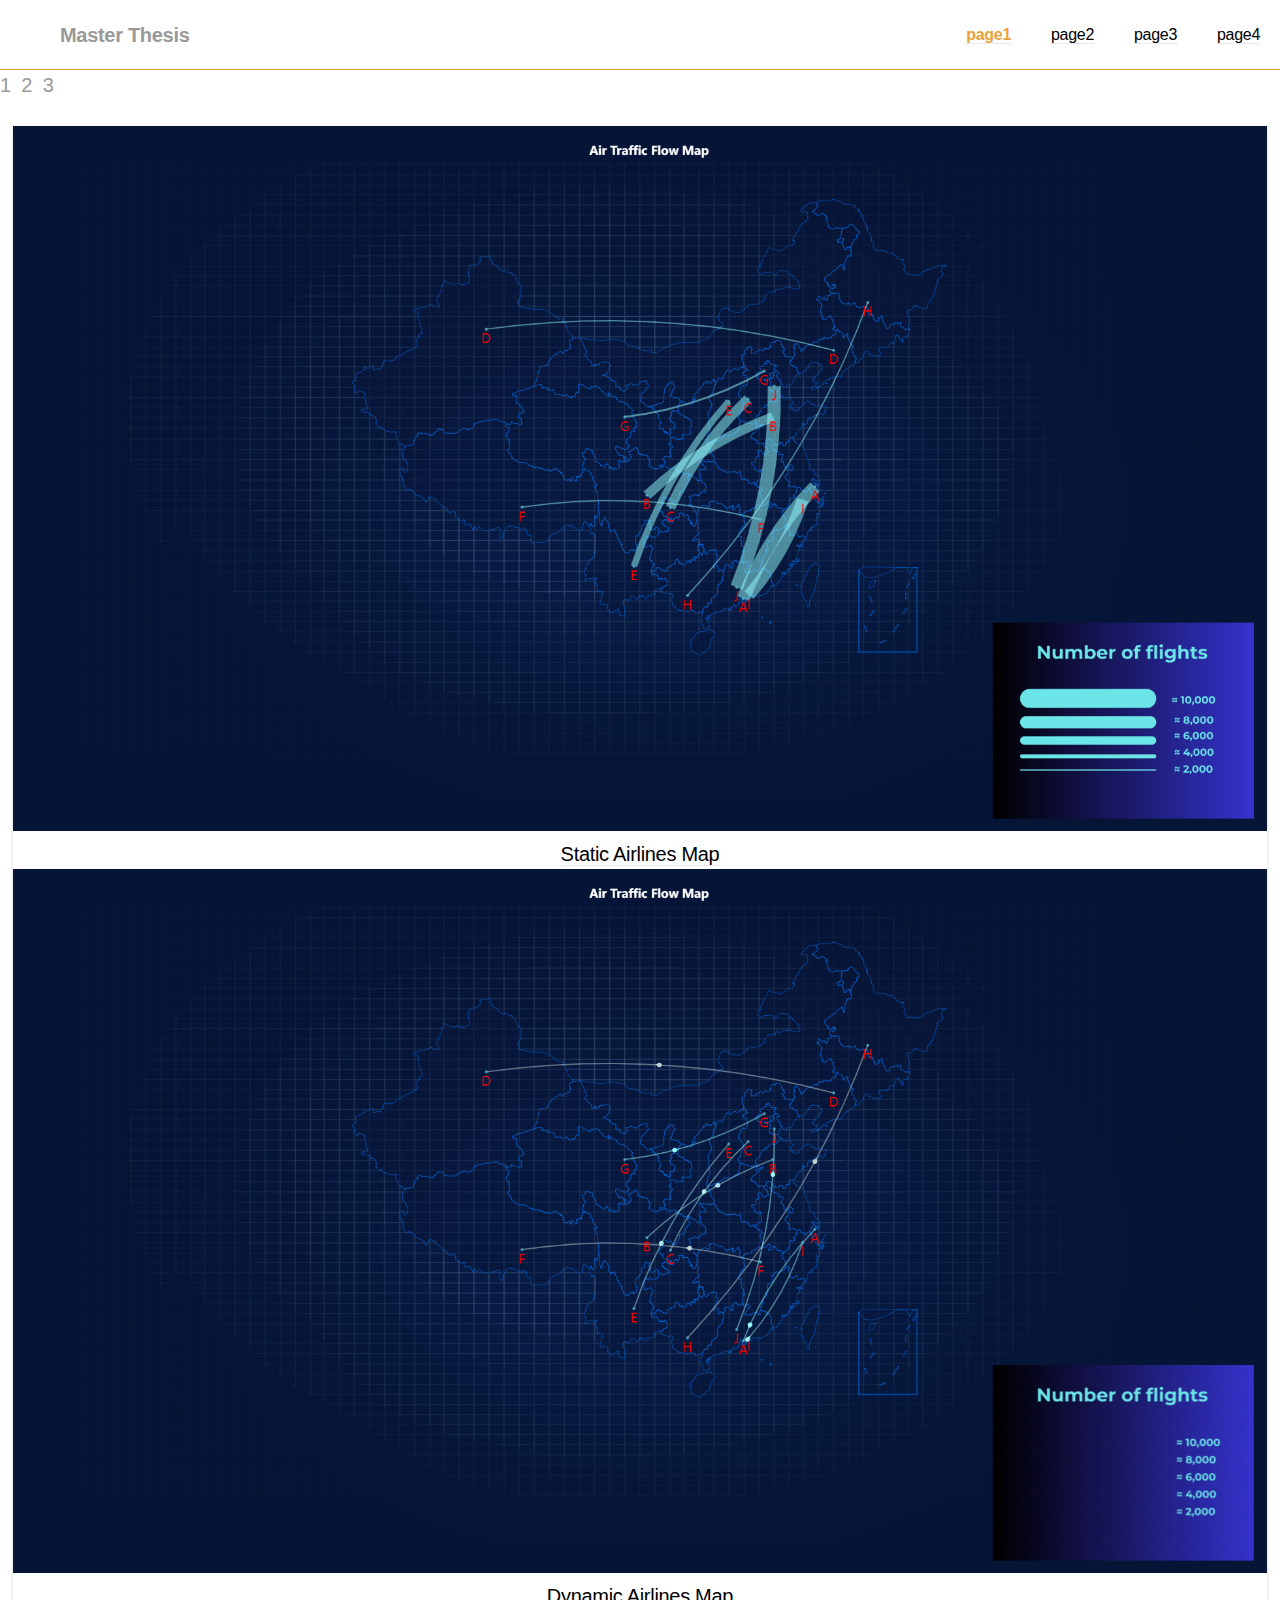
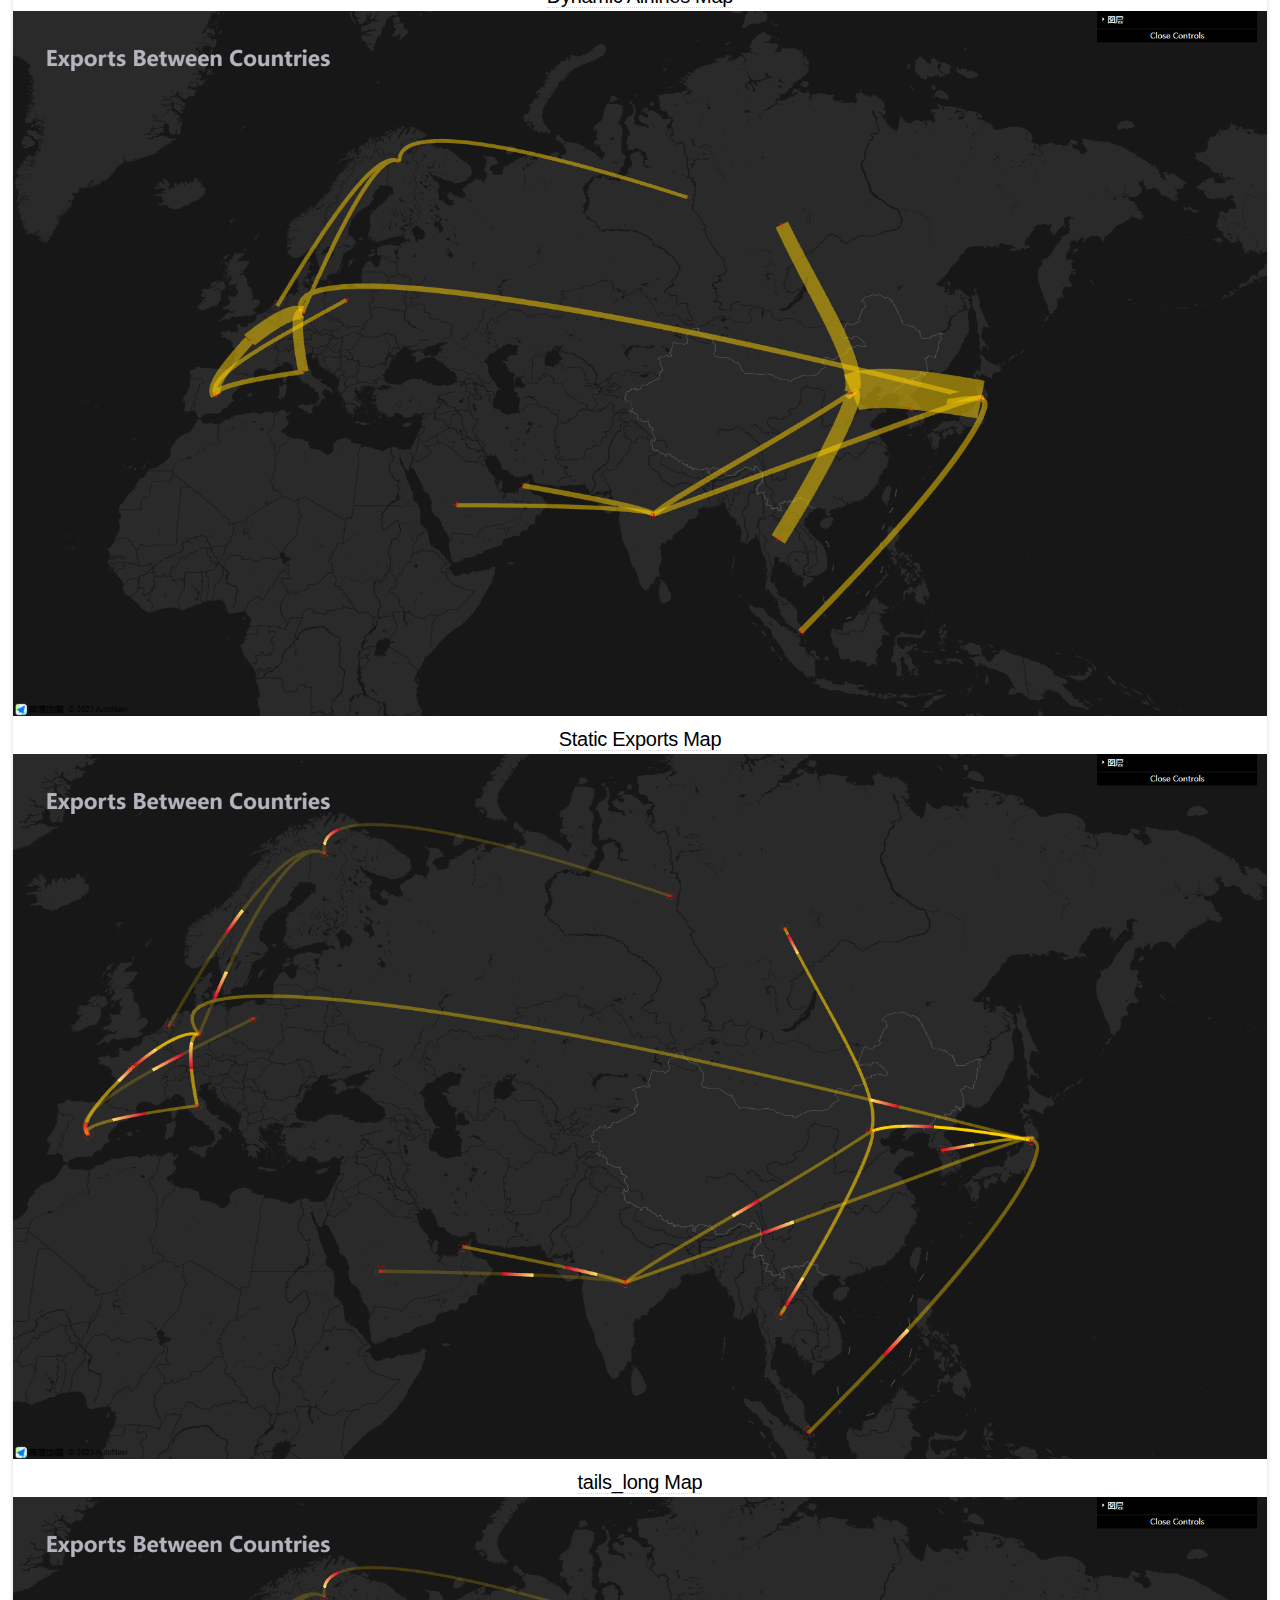
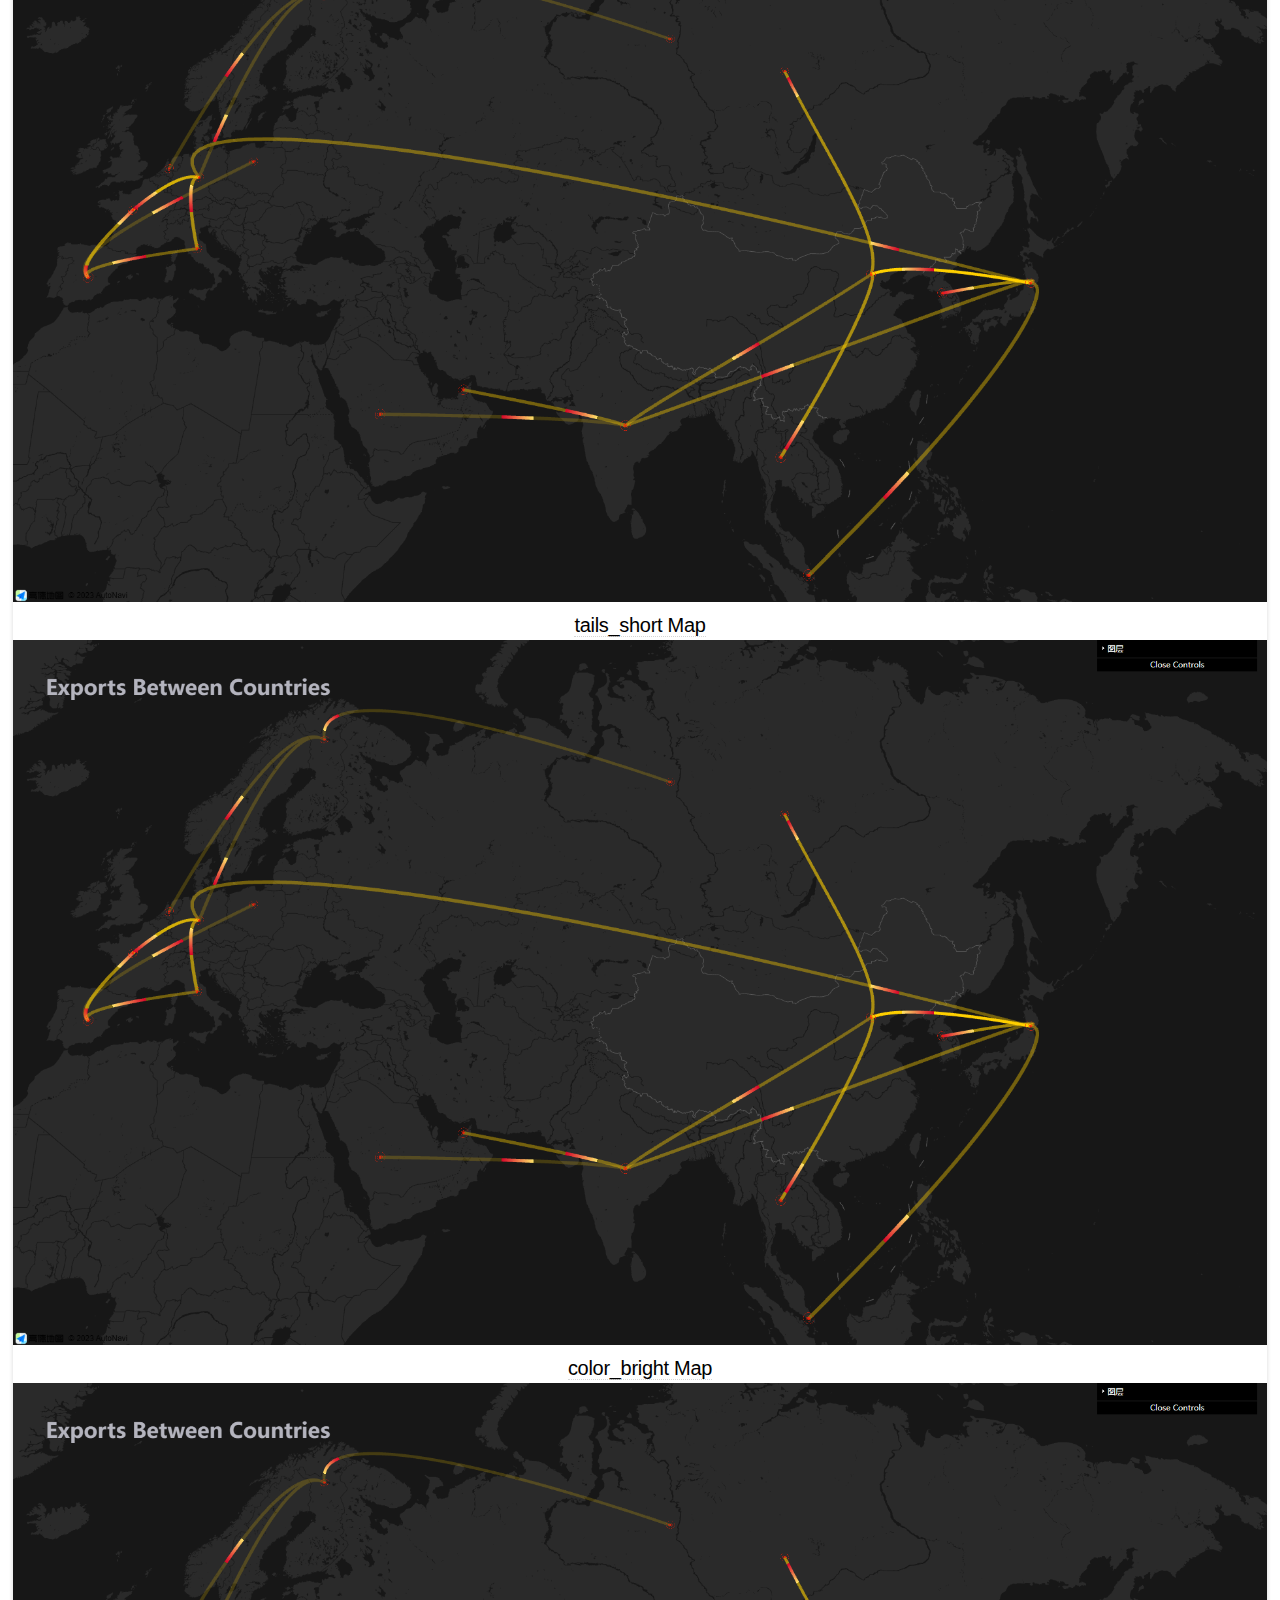
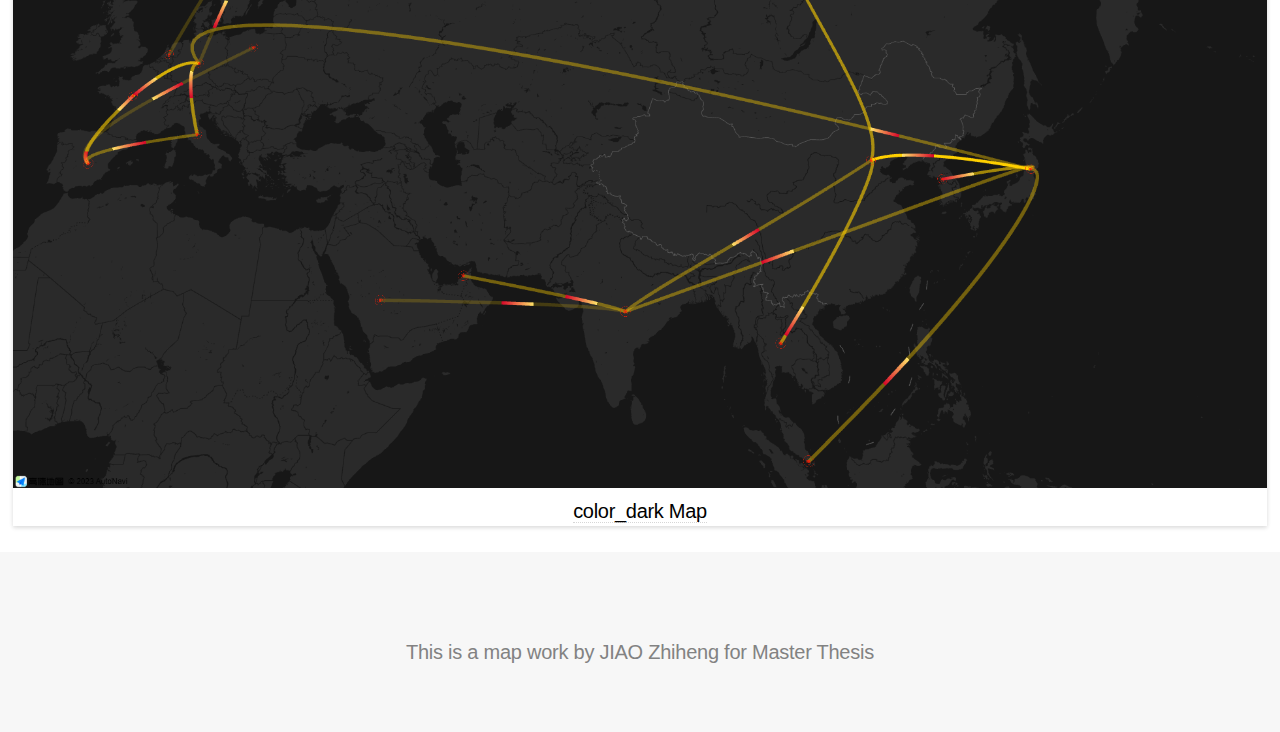
==== index.html @ 6794dd5b "second c" ====
<!DOCTYPE html>
<html lang="en">

	<head>
		<meta charset="UTF-8">
		<meta http-equiv="X-UA-Compatible" content="IE=edge">
		<meta name="viewport" content="width=device-width, initial-scale=1.0">
		<link rel="stylesheet" href="https://unpkg.com/element-ui/lib/theme-chalk/index.css">
		<script type="text/javascript" src="static/js/jquery.min.js"></script>
		<link rel="stylesheet" type="text/css" href="static/css/animate.min.css">
		<link rel="stylesheet" type="text/css" href="static/css/owl.carousel.min.css">
		<link rel="stylesheet" type="text/css" href="./static/css/public.css">
		<link rel="stylesheet" type="text/css" href="bootstrap/css/bootstrap.css">
		<link rel="stylesheet" type="text/css" href="bootstrap/css/bootstrap.min.css">
		<link rel="stylesheet" type="text/css" href="static/css/total.css">
		<link rel="stylesheet" href="static/css/index.css" />
		<link rel="stylesheet" type="text/css" href="static/css/meta.css">
		<!-- 必须先引入vue，  后使用element-ui -->
		<script src="https://cdn.jsdelivr.net/npm/vue@2.5.17/dist/vue.js"></script>
		<!-- 引入element 的组件库-->
		<script src="https://unpkg.com/element-ui/lib/index.js"></script>
		<title>Master Thesis</title>
		<style>
			* {
				margin: 0;
				padding: 0;
			}

			a {
				text-decoration: none;
				color: black;
			}

			.ato {
				color: #e6a23c;
				font-weight: 700;
			}

			html {
				font-size: 20px;
			}

			::-webkit-scrollbar-thumb {
				border-radius: 10px;
				box-shadow: inset 0 0 6px #0000001a;
				-webkit-box-shadow: inset 0 0 6px rgba(0, 0, 0, .1);
				background-color: #c8c8c8;
			}

			::-webkit-scrollbar {
				width: 7px;
				height: 7px;
				background-color: #f5f5f5;
			}

			.a {
				height: 70px;
				margin: auto;
				position: sticky;
				top: 0;
				background-color: #fff;
				padding: 20px;
				border-bottom: solid #e6a23c 1px;
				z-index: 999;
			}

			.title_left {
				margin-left: 2rem;
				color: inherit;
				font-size: 0.8rem;
			}

			.title_right {
				margin-left: 2rem;
				color: inherit;
				font-size: 0.8rem;
				font-size: 20px;
				font-weight: 600;
			}

			.fl {
				float: left;
			}

			.el-carousel {
				width: 60vw;
				margin: 0 auto;
			}

			.el-carousel__container {
				min-height: 500px;
				height: 50vh;
			}

			.el-carousel__button {
				background-color: #e6a23c;
			}

			.b {
				margin: 2% 1%;
				box-shadow: 0 2px 4px rgba(0, 0, 0, .12), 0 0 6px rgba(0, 0, 0, .04);
				text-align: center;
			}
		</style>
	</head>
	<body>
		<div id="app">
			<!-- 导航 开始 -->
			<div class="a">
				<div class="fl  title_right">Master Thesis</div>
				<div style="float: right;">
					<div class="fl title_left"><a href="" class="ato">page1</a></div>
					<div class="fl title_left"><a href="./pageindex.html">page2</a></div>
					<div class="fl title_left"><a href="#">page3</a></div>
					<div class="fl title_left"><a href="#">page4</a></div>
				</div>
			</div>
			<!-- 导航 结束 -->
			<!--轮播图-->
			<el-carousel :interval="3000" arrow="always" style="margin-top: 1rem;">
				<el-carousel-item>
					1
					<img src="" width="100%" />
				</el-carousel-item>
				<el-carousel-item>
					2
					<img src="" width="100%" />
				</el-carousel-item>
				<el-carousel-item>
					3
					<img src="" width="100%" />
				</el-carousel-item>
			</el-carousel>
			<!-- 页面跳转模块 -->
			<div class="b">
				<el-row type="flex" class="row-bg" justify="space-around">
					<el-col :span="5">
						<a href="./FMap/staticindex.html" target="_blank">
							<div class="grid-content bg-purple">
								<img src="images/1.png" width="100%" />
							</div>
							<span>Static Airlines Map</span>
						</a>
					</el-col>
					<el-col :span="5">
						<a  href="./FMap/index.html" target="_blank">
							<div class="grid-content bg-purple-light">
								<img src="images/2.png" width="100%" />
							</div>
							<span>Dynamic Airlines Map</span>
						</a>
					</el-col>
					<el-col :span="5">
						<a href="./TMap/staticIndex.html" target="_blank">
							<div class="grid-content bg-purple">
								<img src="images/3.png" width="100%" />
							</div>
							<span>Static Exports Map</span>
						</a>
					</el-col>
					<el-col :span="5">
						<a  href="./TMap/tails_long.html" target="_blank">
							<div class="grid-content bg-purple">
								<img src="images/4.png" width="100%" />
							</div>
							<span>tails_long Map</span>
						</a>
					</el-col>

					<el-col :span="5">
						<a  href="./TMap/tails_short.html" target="_blank">
							<div class="grid-content bg-purple">
								<img src="images/4.png" width="100%" />
							</div>
							<span>tails_short Map</span>
						</a>
					</el-col>
					<el-col :span="5">
						<a  href="./dynamic_tails.html" target="_blank">
							<div class="grid-content bg-purple">
								<img src="images/4.png" width="100%" />
							</div>
							<span>color_bright Map</span>
						</a>
					</el-col>
					<el-col :span="5">
						<a  href="./dynamic_colorvalue.html" target="_blank">
							<div class="grid-content bg-purple">
								<img src="images/4.png" width="100%" />
							</div>
							<span>color_dark Map</span>
						</a>
					</el-col>

				</el-row>
			</div>
			
		<!-- Footer -->
		<footer id="footer">
			<h1> This is a map work by JIAO Zhiheng for Master Thesis</h1> 
		</footer>

	</body>
	<!-- import Vue before Element -->
	<script src="https://unpkg.com/vue@2/dist/vue.js"></script>
	<!-- import JavaScript -->
	<script src="https://unpkg.com/element-ui/lib/index.js"></script>
	<script>
		new Vue({
			el: '#app',
			data: function() {
				return {
				}
			},
			methods: {
			}
		})
	</script>
</html>
---- static/css/public.css ----
*{margin:0;padding:0;-webkit-tap-highlight-color: transparent;}
body{
    font-family:'microsoft yahei';
}
a{
    text-decoration: none;
    color:#333;
    -webkit-tap-highlight-color: rgba(255, 255, 255, 0);
    -webkit-user-select: none;
    -moz-user-focus: none;
    -moz-user-select: none;
}
.l{float:left;}
.r{float:right;}
.textcenter{text-align:center;}
li{list-style-type:none;}
em{font-style:normal}
.block{display:block;}
.none{display:none;}
.border3{border-radius:3px;}
.border5{border-radius:3px;}
.mrw10{margin-right:10px;}
.miw10{margin-left:10px;}
.mrw15{margin-right:15px;}
.miw15{margin-left:15px;}
.mrw20{margin-right:20px;}
.mlw20{margin-left:20px;}
---- static/css/total.css ----
html, body, div, span, applet, object, iframe, h1, h2, h3, h4, h5, h6, p, blockquote, pre, a, abbr, acronym, address, big, cite, code, del, dfn, em, font, img, ins, kbd, q, s, samp, small, strike, strong, sub, sup, tt, var, b, u, i, center, dl, dt, dd, ol, ul, li, fieldset, form, label, legend, table, caption, tbody, tfoot, thead, tr, th, td {
    margin: 0;
    padding: 0;
    border: 0;
    outline: 0;
    font-size: 100%;
    vertical-align: baseline;
    background: transparent;
}

body {
	font-family: 微软雅黑, "Open Sans", sans-serif;
	font-size: 14px;
}

input,
select,
textarea {
	font-family: 微软雅黑, "Open Sans", sans-serif;
	font-size: 1em;
}

.wrap {
	width: 96%;
	margin: 0 auto;
	max-width: 1200px;
	position: relative;
	display: flex;
	justify-content: space-between;
	height: 100%;
	align-items: center;
}

img,
a {
	border: 0;
}

ul,
li {
	list-style: none;
}



* {
	margin: 0;
	padding: 0;
}

.flt {
	float: left;
}

.frt {
	float: right;
	width: 70%;
}

.clear {
	clear: both;
}

.clear:after,
.clear:before {
	content: '';
	clear: both;
	display: table;
}

img {
	max-width: 100%;
}

.img {
	overflow: hidden;
	position: relative;
}

.img:before {
	transition: all 0.5s;
	-webkit-transition: all 0.5s;
	-moz-transition: all 0.5s;
	-ms-transition: all 0.5s;
	-o-transition: all 0.5s;
	content: '';
	display: block;
	position: absolute;
	top: 0;
	left: 0;
	right: 0;
	bottom: 0;
	border: 1px solid rgba(255, 255, 255, 0);
	z-index: 100;
}

/*.img:hover:before { top: 10px; left: 10px; right: 10px; bottom: 10px; border: 1px solid rgba(255,255,255,0.5); }*/
.img:hover {
	background: #000
}

.img:hover img {
	opacity: .5;
	transform: scale(1.1) rotate(3deg);
	-o-transform: scale(1.1) rotate(3deg);
	-webkit-transform: scale(1.1) rotate(3deg);
	-moz-transform: scale(1.1) rotate(3deg);
	-ms-transform: scale(1.1) rotate(3deg);
}

.pos_cell {
	top: 50%;
	transform: translateY(-50%);
	-o-transform: translateY(-50%);
	-webkit-transform: translateY(-50%);
	-moz-transform: translateY(-50%);
	-ms-transform: translateY(-50%);
}

*,
*:after,
*:before {
	transition: all 0.5s;
	-webkit-transition: all 0.5s;
	-moz-transition: all 0.5s;
	-ms-transition: all 0.5s;
	-o-transition: all 0.5s;
}

.modal,
.fp_modal {
	position: fixed;
	top: 0;
	left: 0;
	width: 100%;
	height: 100%;
	z-index: 1000;
}

.fp_modal {
	display: table;
}

.modal {
	transition: all 0s;
	-o-transition: all 0s;
	-webkit-transition: all 0s;
	-moz-transition: all 0s;
	-ms-transition: all 0s;
	background: rgba(0, 0, 0, 0.7);
}

.fp_modal .cell {
	display: table-cell;
	vertical-align: middle;
}

.modal_cont {
	max-width: 990px;
	margin: 0 auto;
	width: 90%;
	background: #fff;
	position: relative;
}

.modal_cont .close {
	position: absolute;
	top: 10px;
	right: 10px;
	width: 32px;
	height: 32px;
	background: url(../image/close.png) no-repeat center center #ccc;
	border-radius: 100%;
	cursor: pointer;
}

.modal_cont .box {
	padding: 45px;
}

/*----------header----------*/
.header_top{
	display: flex;
	justify-content: flex-end;
	height: 30px;
	align-items: center;
}

.header_top .href{
	color: rgba(102, 102, 102, 1);
	font-size: 12px;
	letter-spacing: 0.7333333492279053px;
	font-family: FZLTHJW--GB1-0;
	text-align: left;
	white-space: nowrap;
	line-height: 14px;
	margin-right: 15px;
}

.header_top .left{
	border-right: 1px solid rgba(102, 102, 102, 1);
	padding-right: 15px;
}

.header_top .box{
	display: flex;
	align-items: center;
	border: 1px solid rgba(207, 203, 203, 1);
	padding: 0 5px;
}

.header_top .box .div_input{
	color: rgba(153, 153, 153, 1);
	font-size: 10px;
	letter-spacing: 0.6111111044883728px;
	font-family: FZLTHJW--GB1-0;
	white-space: nowrap;
	line-height: 12px;
}

.header {
	/* background: linear-gradient(180deg, #020202 0%, rgba(211,198,198,0.55) 100%); */
	/* opacity: 0.68; */
	height: 106px;
	width: 100%;
	z-index: 1000;
	position: absolute;
}

.swiperimg{
	position: absolute;
	left: 0;
	top: 0;
	right: 0;
	/* z-index: 1; */
	width: 100%;
}

.logo img {
	vertical-align: middle;
	width: 367px;
}

.menu ul {
	display: flex;
	flex-wrap: wrap;
	justify-content: flex-end;
}

.menu li {
	float: left;
	width: 15%;
	text-align: center;
	margin: 6px 0;
}

.menu li a {
	color: #fff;
	font-size: 16px;
}

.menu li.on a,
.menu li a:hover {
	color: #00afeb;
}

.banner {
	position: relative;
	padding-right: 0px !important;
	padding-left: 0px !important;
}

.banner_cur {
	left: 10%;
	right: 10%;
	position: absolute;
	top: 50%;
	margin-top: -20px;
	z-index: 100;
}

.banner_cur span {
	cursor: pointer;
	display: block;
	width: 46px;
	height: 46px;
	border-radius: 100%;
	border: 1px solid #fff;
	background-image: url(../image/cur1.png);
	background-repeat: no-repeat;
	background-position: center center;
}

.banner_cur span:hover {
	border-color: #fb3546;
	background-color: rgba(0, 0, 0, 0.2);
}

.banner_cur span.next {
	background-image: url(../image/cur2.png);
}

.banner .item {
	position: relative;
	font-family: Arial;
}

.banner .text {
	left: 0;
	width: 100%;
	z-index: 100;
	text-align: center;
	color: #fff;
	position: absolute;
	top: 50%;
	transform: translateY(-50%);
	-o-transform: translateY(-50%);
	-webkit-transform: translateY(-50%);
	-moz-transform: translateY(-50%);
	-ms-transform: translateY(-50%);
}

.banner .text h2 {
	font-size: 46px;
	font-weight: normal;
}

.banner .text p {
	font-size: 24px;
	margin: 2em 0;
}

.banner_search {
	max-width: 800px;
	margin: 0 auto;
	padding: 8px;
	background: rgba(0, 0, 0, 0.15);
	border-radius: 3px;
	width: 90%;
	line-height: 48px;
}

.banner_search .box {
	background: #fff;
	border-radius: 2px;
	position: relative;
	padding-right: 147px;
}

.banner_search .btn {
	position: absolute;
	top: 0;
	right: 0;
	width: 147px;
	padding:0px!important;
	border:0px !important;
	text-align: center;
}

.banner_search .btn a {
	line-height: 48px;
	width: 100%;
	display: block;
	color: #fff;
	background: #be9a78;
	font-size: 16px;
}

.btn a:hover {
	background: #956d47;
}

.banner_search .btn span {
	display: inline-block;
	padding-right: 32px;
	background: url(../image/icon1.png) no-repeat right center;
}

.banner_search .span_tit {
	display: block;
	float: left;
	width: 72px;
	text-align: center;
	border-right: 1px solid #d5d5d5;
	font-size: 15px;
	font-weight: bold;
	color: #000;
}

.banner_search .div_input {
	padding-left: 20px;
	overflow: hidden;
}

.div_input input {
	width: 100%;
	border: 0;
	background: none;
	text-align: left;
}

.owl-theme .owl-dots{
	height: 90px;
}

.owl-theme .owl-dots .owl-dot span {
	width: 14px;
	height: 14px;
	/*background: url(../image/dots.png) no-repeat center center;*/
	border-radius: 100%;
	background: none;
	margin-bottom: 15px;
	position: relative;
	border: 2px solid transparent;
}

.owl-theme .owl-dots .owl-dot span:after {
	content: '';
	display: block;
	width: 4px;
	height: 4px;
	border-radius: 100%;
	background: #fff;
	content: '';
	position: absolute;
	top: 50%;
	margin-top: -2px;
	left: 50%;
	margin-left: -2px;
}

.owl-theme .owl-dots .owl-dot.active span,
.owl-theme .owl-dots .owl-dot:hover span {
	border-color: #fff;
	background: none;
}

.details .owl-theme .owl-dots .owl-dot span:after {
	background: #be9a78
}

.details .owl-theme .owl-dots .owl-dot.active span,
.details .owl-theme .owl-dots .owl-dot:hover span {
	border-color: #be9a78;
}

.page1_text .img1 {
	text-align: right;
	width: 50%;
	float: right;
}

.page1_text .text {
	line-height: 30px;
	color: #878787;
	text-align: center;
	overflow: hidden;
}

.page1_text .text {
	padding: 80px 0;
}

.page_tit2 h3 {
	font-size: 48px;
	font-family: 'Times New Roman';
	font-weight: normal;
	color: #000;
	line-height: 58px;
}

.page_tit2 h2 {
	font-size: 40px;
	font-weight: normal;
	color: #000;
	line-height: 58px;
	margin-bottom: 30px;
}

.page1_text .text p {
	height: 120px;
	overflow: hidden;
	max-width: 425px;
	margin: 0 auto;
	margin-bottom: 30px;
}

.btn a {
	color: #fff;
	display: block;
	line-height: 44px;
	width: 140px;
	text-align: center;
	background: #be9a78;
	margin: 0 auto;
}

.xtlist{
	margin-top: -30px;
}

.xtlist .page1_text{
	display: flex;
	justify-content: space-between;
}

.xtlist .xtevery{
	height: 70px;
	background: #FFFFFF;
	box-shadow: 0px 2px 8px 0px rgba(36,36,36,0.38);
	border-radius: 4px;
	width: 13.5%;
	display: flex;
	align-items: center;
}

.xtlist .xtevery img{
	width: 40px;
	height: 40px;
	margin: 0 16px;
}

.xtlist .xtevery div{
	font-size: 16px;
	font-family: FZLTHJW--GB1-0, FZLTHJW--GB1;
	font-weight: normal;
	color: #000000;
}

.jwtz .title, .xwzx .title{
	text-align: center;
	font-size: 32px;
	overflow-wrap: break-word;
	color: #000;
	letter-spacing: 1.9555555582046509px;
	font-family: PingFangSC-Semibold;
}

.jwtz .title .name, .xwzx .title .name{
	color: #999;
	font-size: 28px;
}

.jwtz .more,.xwzx .more{
	width: 114px;
	height: 38px;
	background: #144D9F;
	border-radius: 19px;
	margin: 50px auto 0;
	text-align: center;
	line-height: 38px;
	color: #fff;
}

.jwtz .jwtzlist{
	margin-top: 30px;
	display: flex;
	flex-wrap: wrap;
	justify-content: space-between;
}

.jwtz .jwtzlist .jwtzevery{
	background-color: rgba(238, 237, 237, 1);
	width: 33%;
	height: 125px;
	display: flex;
	align-items: center;
	margin: 3px 0;
}

.jwtz .jwtzlist .jwtzevery .left{
	width: 70px;
	margin: 0 30px;
}
.jwtz .jwtzlist .jwtzevery .left .left_1{
	background: #144D9F;
	border: 1px solid #E1E1E1;
	font-size: 14px;
	letter-spacing: 0.855555534362793px;
	font-family: FZLTHJW--GB1-0;
	text-align: left;
	color: #fff;
	white-space: nowrap;
	text-align: center;
}

.jwtz .jwtzlist .jwtzevery .left .left_2{
	color: #000;
	font-size: 26px;
	letter-spacing: 1.5888888835906982px;
	font-family: FZLTHJW--GB1-0;
	background: #fff;
	white-space: nowrap;
	line-height: 26px;
	text-align: center;
}

.jwtz .jwtzlist .jwtzevery .left .left_3{
	background: #6972A4;
	opacity: 0.6;
	color: #fff;
	font-size: 14px;
	letter-spacing: 0.855555534362793px;
	font-family: FZLTHJW--GB1-0;
	text-align: left;
	white-space: nowrap;
	text-align: center;
}

.jwtz .jwtzlist .jwtzevery .right{
	width: 60%;
	margin-right: 16px;
	word-break: break-all;
	text-overflow: ellipsis;
	display: -webkit-box;
	-webkit-box-orient: vertical;
	-webkit-line-clamp: 2; /* 这里是超出几行省略 */
	overflow: hidden;
	color: rgba(0, 0, 0, 1);
	font-size: 16px;
	letter-spacing: 0.9777777791023254px;
	font-family: FZLTHJW--GB1-0;
}

.xwzx .middle{
	width: 100%;
	padding: 16px;
	background: #fff;
	margin-top: 30px;
	overflow: auto;
}

.xwzx .middle .banner,.xwzx .middle .banner img{
	width: 410px;
	height: 307px;
}

.xwzx .middle .banner .owl-dots{
	height: 50px;
}

.xwzx .middle .title{
	display: flex;
	align-items: center;
}

.xwzx .bttitle{
	width: 100%;
	word-break: break-all;
	text-overflow: ellipsis;
	display: -webkit-box;
	-webkit-box-orient: vertical;
	-webkit-line-clamp: 3; /* 这里是超出几行省略 */
	overflow: hidden;
	color: rgba(0, 0, 0, 1);
	letter-spacing: 0.9777777791023254px;
	text-align: left;
	line-height: 26px;
	text-align: left;
	margin: 10px 0 0 10px;
	font-family: PingFangSC-Regular, Microsoft YaHei;
	font-size: 16px;
	color: #333333;
	line-height: 1.4;
}

.xwzx a{
	text-decoration:none;
}

.xwzx .bttitle:hover{
	color: #144D9F;
}

.xwzx .middle .title img{
	width: 9px;
	height: 6px;
	margin-top: 10px;
}

.xwzx .last_ .every{
	display: flex;
	justify-content: space-between;
	align-items: flex-start;
	/* border-bottom: 1px dashed #C1BCBC; */
	padding: 0 10px 20px;
	min-height: 90px;
}

.xwzx .last_ .every:nth-child(odd){
	/* border-right: 1px dashed #C1BCBC; */
}

.xwzx .last_ .every:hover .left{
	background: url('../image/shouye/bor2.png') no-repeat;
	background-size: 100% 100%;
}

.xwzx .last_ .every:hover .bttitle{
	color: #144D9F;
}

.xwzx .last_ .left{
	width: 20%;
	display: flex;
	flex-direction: column;
	align-items: center;
	background: url('../image/shouye/bor1.png') no-repeat;
	background-size: 100% 100%;
	width: 65px;
	height: 65px;
	justify-content: center;
}

.xwzx .last_ .left .left_1{
	font-family: PingFangSC-Semibold, Microsoft YaHei;
	font-size: 24px;
	color: #333333;
	letter-spacing: 0;
}

.xwzx .last_ .left .left_2{
	font-family: PingFangSC-Regular, Microsoft YaHei;
	font-size: 10px;
	color: #333333;
	letter-spacing: 0;
}

.xwzx .last_ .bttitle{
	width: 75%;
	margin: 0;
}

.bottom .every{
	position: relative;
	padding: 5px;
}

.bottom .every img{
	width: 100%;
	height: 100%;
	border-radius: 6px;
}

.bottom .every .name{
	position: absolute;
	top: 50%;
	left: 50%;
	transform: translate(-50%,-50%);
	color: rgba(255, 255, 255, 1);
	font-size: 26px;
	letter-spacing: 1.5888888835906982px;
	font-family: FZLTCHJW--GB1-0;
	text-align: left;
	white-space: nowrap;
	line-height: 31px;
}

.page {
	overflow: hidden;
	padding: 60px 0;
}

.page:after {
	content: '';
	display: block;
	clear: both;
}

.page.on {
	background: #f9f9f9;
}

.page_tit {
	margin-bottom: 40px;
	text-align: center;
}

.page_tit h3 {
	font-size: 30px;
	margin-bottom: 20px;
	font-weight: normal;
}

.page_tit h2 {
	font-size: 28px;
}

.page_tit p {
	color: #999;
}

.page_tit p span:before,
.page_tit p span:after {
	display: inline-block;
	width: 30px;
	height: 1px;
	background: #999;
	vertical-align: middle;
	content: '';
	margin: 0 2px;
	margin-bottom: 2px;
}

.page_tag ul li {
	margin-left: -4px;
	display: inline-block;
}

.page_tag {
	text-align: center;
}

.page_tag a {
	display: block;
	line-height: 30px;
	padding: 0 23px;
	color: #7e7e7e;
	position: relative;
}

.page_tag .on a,
.page_tag a:hover {
	background: #be9a78;
	color: #fff;
}

.page_tag .on a:before,
.page_tag a:hover:before {
	color: #be9a78
}

.page_tag a:before {
	content: '|';
	display: block;
	position: absolute;
	left: -2px;
}

.page_tag li:first-child a:before {
	display: none;
}

.pro_list ul:after {
	content: '';
	display: block;
	clear: both;
}

.pro_list li {
	width: 33.333%;
	float: left;
	text-align: center;
}

.pro_list h3 {
	font-size: 16px;
	color: #000;
	font-weight: normal;
}

.pro_list p {
	padding: 10px 0 15px;
	color: #be9a78;
	background: no-repeat bottom center;
}

.pro_list a:hover p {
	background: url(../image/icon2.png) no-repeat bottom center;
}

.pro_list ul {
	margin-top: 20px;
	display: none;
}

.pro_list ul.on {
	display: block;
}

.pro_list ul.on li {
	animation-name: zoomIn;
	animation-duration: 1s;
	animation-fill-mode: both;
}

.about_list2 {
	max-width: 1100px;
	margin: 0 auto;
	border-top: 1px solid #e8e8e8;
	margin-top: 30px;
	padding-top: 30px;
}

.about_list2 ul li {
	width: 31.333%;
	margin: 0 1%;
	float: left;
}

.about_list2 ul {
	margin: 0 -1%;
}

.about_list2 .img {
	position: relative;
}

.about_list2 img {
	display: block;
}

.about_list2 .img p {
	position: absolute;
	bottom: 20px;
	left: 20px;
	right: 20px;
	line-height: 42px;
	background: #fff;
	text-align: center;
	height: 42px;
}

.about_list2 .img p span {
	display: block;
	height: 20px;
	border-bottom: 1px solid #000;
	margin: 0 14px;
}

.about_list2 .img p label {
	display: inline-block;
	padding: 0 10px;
	background: #fff;
}

.about_list2 .text {
	line-height: 28px;
	color: #333;
	margin-top: 10px;
}

.his_list {
	padding-top: 20px;
	position: relative;
}

.his_list .line {
	position: absolute;
	top: 0;
	bottom: 0;
	left: 0;
	right: 0;
	margin: 0 auto;
	width: 1px;
	background: #d3d3d3
}

.his_list ul li {
	text-align: right;
	margin: 20px 0;
	/* width: 50%; */
	padding-right: 50%;
	clear: both;
	position: relative;
}

.his_list ul li i {
	position: absolute;
	left: 50%;
	margin-left: -5px;
	top: 10px;
	width: 9px;
	height: 9px;
	border-radius: 100%;
	background: #d3d3d3
}

.his_list ul li i:after {
	content: '';
	display: block;
	position: absolute;
	left: 50%;
	margin-left: -80px;
	width: 60px;
	height: 1px;
	background: #d3d3d3;
	top: 4px;
}

.his_list ul li:nth-child(2n) i:after {
	margin-left: 20px;
}

.his_list ul li:nth-child(2n) {
	padding-right: 0;
	padding-left: 50%;
	text-align: left;
}

.his_list ul li .text {
	padding: 0 100px;
	line-height: 28px;
	color: #262626;
}

.his_list ul li .text h3 {
	font-size: 20px;
	color: #a2774f;
	font-weight: normal;
	margin-bottom: 10px;
}

.ry_list {
	/* max-width: 1920px; */
	margin: 0 auto;
}

.ry_list li {
	width: 30.3%;
	float: left;
	margin: 10px 1.5%;
	text-align: center;
	line-height: 40px;
}

.ry_list li .img {
	border: 10px solid #efefef;
	max-width: 270px;
	margin: 0 auto;
}

.ry_list li:nth-child(3n+1) {
	clear: both;
}

.ry_list li .img img {
	display: block;
}

.td_list {
	/* max-width: 1100px; */
	margin: 0 auto;
}

.td_list li {
	width: 25%;
	float: left;
}

.td_list li:hover .tit p span {
	width: 100%;
}

.td_list li .box {
	margin: 17px;
}

.td_list li .img {
	position: relative;
}

.td_list li .img img {
	display: block;
	width: 100%;
}

.td_list li .tit p {
	line-height: 56px;
	background: #1c1c1c;
	padding: 0 16px;
	font-size: 16px;
	color: #c09874;
	position: relative;
}

.td_list li .tit p span {
	position: absolute;
	display: block;
	width: 48px;
	height: 4px;
	background: #be9a78;
	bottom: 0;
	right: 0;
}

.td_list li:nth-child(4n+1) {
	clear: both;
}

.td_list li .text {
	margin-top: 15px;
	line-height: 26px;
	color: #6c6c6c
}

.td_list li .text h3 {
	font-size: 20px;
	margin-bottom: 10px;
	color: #000
}

.zp_p_list {
	max-width: 1120px;
	margin: 0 auto;
	line-height: 28px;
	color: #4c4c4c
}

.zp_p_list a {
	color: #be9a78
}

.bold {
	font-weight: bold;
}

.zp_p_list .list {
	border-bottom: 1px solid #ebefef;
	margin-bottom: 15px;
	padding-bottom: 15px;
}

.zp_p_list .list:last-child {
	border-bottom: 0
}

.zp_p_list .list h3 {
	font-size: 20px;
	font-weight: normal;
	color: #000;
	margin-bottom: 5px;
	line-height: 40px;
}

.zp_p_list .text>ul>li {
	list-style: decimal;
	margin-left: 20px;
}

.zp_list .text>ul {
	max-width: 514px;
}

.zp_p_list .title {
	cursor: pointer;
	margin: 10px 0;
	line-height: 54px;
	border: 1px solid #e3e9ec;
	background: url(../image/icon12.png) no-repeat 98% center #f9f9f9;
	padding: 0 20px;
}

.zp_p_list .title span {
	display: inline-block;
	width: 23%;
	color: #000
}

.zp_p_list .title span.span1 {
	font-size: 22px;
}

.zp_p_list .box {
	display: none;
	transition: all 0s;
	-o-transition: all 0s;
	-webkit-transition: all 0s;
	-moz-transition: all 0s;
	-ms-transition: all 0s;
}

.zp_p_list .on .title,
.zp_p_list li:hover .title {
	background: url(../image/icon12-1.png) no-repeat 98% center #be9a78;
	border-color: #be9a78;
}

.zp_p_list .on .title span,
.zp_p_list li:hover .title span {
	color: #fff;
}

@keyframes zoomIn {
	from {
		opacity: 0;
		transform: scale3d(.3, .3, .3);
	}

	50% {
		opacity: 1;
	}
}

.pro_list li:nth-child(3n+1) {
	clear: both;
}

.pro_list li a {
	display: block;
	margin: 12px;
	background: #fff;
	padding: 23px;
	box-shadow: 0 0 20px rgba(0, 0, 0, 0.05)
}

.pro_list li a:hover {
	box-shadow: 0 1px 50px rgba(0, 0, 0, 0.1)
}

.pro_list li a:hover .img {
	background: #fff;
}

.page_pro {
	padding: 0;
	background: #1c1c1c;
	position: relative;
}

.pro_owl {
	width: 50%
}

.pro_owl .owl-theme .owl-controls {
	width: auto;
	right: -60px;
	left: auto;
	width: 120px;
}

.pro_owl .owl-theme .owl-controls .owl-nav [class*=owl-] {
	display: block;
	float: left;
	width: 60px;
	height: 60px;
	margin: 0;
	padding: 0;
	background-image: url(../image/cur1.png);
	background-position: center center;
	background-repeat: no-repeat;
	border-radius: 0;
	background-color: #1c1c1c
}

.pro_owl .owl-theme .owl-controls .owl-nav .owl-next {
	background-image: url(../image/cur2.png);
	background-color: #be9a78
}

.page_pro .text {
	position: absolute;
	left: 55%;
}

.page_pro .text .box {
	max-width: 410px;
}

.page_tit2.on h3 {
	color: #fff;
}

.page_tit2.on h2 {
	color: #c09874;
}

.page_pro .text p {
	line-height: 32px;
	color: #696969;
	height: 96px;
	overflow: hidden;
	margin-bottom: 30px;
}

.page_pro .btn a {
	margin-left: 0;
	background: #0b0b0b;
}

.btn2 a span {
	display: inline-block;
	padding-right: 17px;
	background: url(../image/icon3.png) no-repeat right center;
}

.btn2 a:hover span {
	padding-right: 27px;
}

.service_list:after {
	content: '';
	display: block;
	clear: both;
}

.service_list ul li {
	width: 25%;
	float: left;
	padding-right: 0px !important;
	padding-left: 0px !important;
}

.service_list a {
	display: block;
	margin: 7px;
	position: relative;
}

.service_list img {
	display: block;
}

.service_list .text {
	position: absolute;
	bottom: 0;
	left: 0;
	right: 0;
	padding: 20px;
	color: #fff;
}

.service_list .text h3 {
	font-size: 16px;
	font-weight: normal;
}

.service_list .text p {
	margin: 10px 0;
	background: bottom center no-repeat
}

.service_list .text .more {
	display: inline-block;
	padding-right: 10px;
	/* background: url(../image/icon4.png) no-repeat right center; */
}

.service_list a:hover .img:before {
	background: #fff;
	opacity: .95;
	top: 20px;
	left: 20px;
	right: 20px;
	bottom: 20px;
}

.service_list a:hover .text {
	bottom: auto;
	top: 50%;
	transform: translateY(-50%);
	-o-transform: translateY(-50%);
	-webkit-transform: translateY(-50%);
	-moz-transform: translateY(-50%);
	-ms-transform: translateY(-50%);
	text-align: center;
	color: #000;
	z-index: 100
}

.service_list a:hover .text h3 {
	color: #000;
	border-bottom: 1px solid #d7d7d7;
	margin: 0 20px;
	padding-bottom: 15px;
}

.service_list a:hover .text p {
	color: #7f7f7f;
	padding-bottom: 20px;
	background: url(../image/icon5.png) bottom center no-repeat;
}

.service_list a:hover .text span {
	display: none;
}

.news_list ul li {
	width: 48%;
	padding: 25px 0;
	float: left;
}

.news_list ul li:nth-child(2n) {
	float: right;
}

.news_list a {
	display: block;
}

.news_list .img {
	width: 160px;
	height: 100px;
	float: left;
	margin-right: 20px;
}

.news_list .text {
	overflow: hidden;
}

.news_list .p_time {
	height: auto;
	color: #a1a1a1
}

.news_list h3 {
	margin-top: 10px;
	font-size: 16px;
	color: #000;
	font-weight: normal;
	white-space: nowrap;
	overflow: hidden;
	text-overflow: ellipsis;
}

.news_list p {
	line-height: 20px;
	color: #999;
	height: 40px;
	overflow: hidden;
}

.news_list .line {
	width: 100%;
	height: 1px;
	background: #efefef;
	margin: 8px 0;
}

.news_list .line label {
	display: block;
	width: 13px;
	height: 1px;
	background: #000
}

.news_list a:hover .line label {
	width: 100%;
}

.mainer {
	/* margin-top: 70px; */
}
.menu_wrap_box {
	margin-top: 0px;
}
ul:after {
	content: '';
	display: block;
	clear: both;
}

.btn_more {
	margin-top: 20px;
	text-align: center;
}

.btn_more a {
	display: inline-block;
	padding: 0 45px;
	line-height: 42px;
	border: 1px solid #b2b2b2;
	color: #999
}

.btn_more a:hover {
	border-color: #fb3546;
	color: #fb3546
}

.div_pos {
	line-height: 65px;
	color: #515151;
}

.div_pos a {
	color: #000;
}

.div_pos a:hover {
	color: #fb3546
}

.details .wrap {
	max-width: 1180px;
}

.details .tit {
	padding: 20px 0;
	border-bottom: 1px solid #e8e8e8;
	line-height: 30px;
}

.details .tit h2 {
	font-size: 20px;
	font-weight: normal;
}

.details .tit p {
	color: #be9a78
}

.details .tit span {
	color: #717171
}

.details .text {
	line-height: 36px;
	color: #898989;
	padding: 20px 0;
}

.page_padd {
	padding-top: 0;
}

.page_tit3 {
	margin: 0 10px;
	padding-top: 30px;
}

.page_tit3 span {
	font-size: 20px;
}

.center {
	text-align: center;
}

.page_size {
	text-align: center;
	margin-top: 30px;
}

.page_size a {
	display: inline-block;
	width: 35px;
	height: 35px;
	line-height: 35px;
	vertical-align: middle;
	background-color: #515151;
	color: #fff;
	background-position: center center;
	background-repeat: no-repeat;
	margin: 5px 2px;
	;
}

.page_size a.prev {
	background-image: url(../image/cur3.png);
}

.page_size a.next {
	background-image: url(../image/cur4.png);
}

.page_size a:hover,
.page_size a.on {
	background-color: #be9a78;
}

/*----------footer----------*/
.footer {
	padding: 50px 0 70px;
	color: #fff;
	line-height: 26px;
	background: url(../image/shouye/footer.png) no-repeat 100% 100%;
	background-size: cover;
	position: relative;
}

.footer .wrap {
	/* max-width: 1000px; */
}

.footer .text {
	overflow: hidden;
	padding-right: 0px !important;
	padding-left: 0px !important;
	display: flex;
}

.footer .text .every{
	width: 20%;
	border-right: 1px solid #979797;
	margin-left: 50px;
}

.footer .text .every .title{
	font-size: 16px;
	margin-bottom: 10px;
}

.footer .text .kstd .bottom_every{
	width: 50%;
}

.footer .text .every .bottom_every{
	font-size: 14px;
}

.footer .ewm img {
	margin-top: 15px;
	width: 68px;
	height: 68px;
}

.footer .ewm {
	padding-right: 0px !important;
	padding-left: 0px !important;
	width: 255px;
	text-align: right;
	margin-top: -50px;
}

.footer .footer_{
	background-color: rgba(17, 66, 136, 1);
	height: 30px;
	line-height: 30px;
	font-size: 10px;
	font-family: FZLTHJW--GB1-0, FZLTHJW--GB1;
	font-weight: normal;
	color: #FFFFFF;
	text-align: center;
	position: absolute;
	bottom: 0;
	width: 100%;
	letter-spacing: 0.6111111044883728px;
}

.footer .list {
	padding-top: 10px;
}

.footer .list ul li {
	margin: 15px 0;
}

.footer a {
	color: #fff;
}
.footer h3 {
	font-size: 1.17em;
	font-weight: bold;
}
.news_tag {
	text-align: center;
	padding: 50px 0;
}

.news_tag ul li {
	display: inline-block;
}

.news_tag a {
	display: block;
	padding: 0 10px;
	min-width: 72px;
	text-align: center;
	line-height: 30px;
	background: #eee;
	color: #7e7e7e;
}

.news_tag li.on a,
.news_tag a:hover {
	background: #be9a78;
	color: #fff;
}

.page_news .list {
	/* max-width: 945px; */
	margin: 0 auto;
}

.page_news .list .img {
	width: 471px;
	float: right;
	/* margin-left: 50px; */
}

.page_news .list .text {
	border-top: 2px solid #000;
	padding-top: 30px;
	overflow: hidden;
	/* width: 45%; */
}

.page_news .list li {
	margin-bottom: 40px;
}

.page_news .list li:after {
	content: '';
	display: block;
	clear: both;
}

.page_news h3 {
	font-size: 16px;
	white-space: nowrap;
	overflow: hidden;
	text-overflow: ellipsis;
	margin-bottom: 10px;
}
.page_news .list a{
	color:#333;
}
.page_news .list a:hover {
	color: #be9a78 !important;
	text-decoration: none;
}

.page_news .time {
	line-height: 20px;
	margin-bottom: 10px;
	padding-left: 25px;
	background: url(../image/icon6.png) no-repeat left center;
	color: #a8a8a8
}

.page_news p {
	line-height: 27px;
	height: 81px;
	overflow: hidden;
	color: #737373;
	margin: 30px 0;
}

.page_news .btn a {
	background: none;
	border: 2px solid #000;
	color: #000;
	line-height: 34px;
	width: 120px;
	margin-left: 0
}

.page_news .btn a:hover {
	background: #333;
	color: #fff;
}

/*----------custom----------*/
.news_details {
	background: #fff;
	box-shadow: 0 0 5px rgba(0, 0, 0, 0.1)
}

.news_details .box {
	width: 90%;
	margin: 0 auto;
}

.news_details .tit {
	padding: 55px 0;
	text-align: center;
}

.news_details .tit h2 {
	font-size: 36px;
	font-weight: normal;
	margin-bottom: 25px;
}

.news_details .tit p {
	font-size: 18px;
	color: #333;
}

.news_details .text {
	font-size: 16px;
	color: #414141;
	line-height: 28px
}

.news_details .text h3 {
	font-size: 18px;
	font-weight: bold;
	margin-top: 20px;
	margin-bottom: 5px;
}

.news_details .text img {
	margin-top: 10px;
}

.text_cur {
	line-height: 70px;
	border-top: 1px solid #e8e8e8
}

.text_cur span {
	max-width: 45%;
	white-space: nowrap;
	overflow: hidden;
	text-overflow: ellipsis;
}

.text_cur a {
	color: #000;
}

.text_cur a:hover {
	color: #be9a78;
}

.pro_list2 ul li {
	width: 25%;
	float: left;
}

.pro_list2 a {
	display: block;
	margin: 7px;
	font-size: 16px;
}

.pro_list2 ul {
	margin: 0 3px;
	margin-top: 20px;
}

.pro_list2 img {
	display: block;
}

.pro_list2 .img {
	margin-bottom: 20px;
}

.cont_list ul li {
	width: 33.333%;
	float: left;
	text-align: center;
}

.cont_list ul li .text {
	margin-top: 20px;
	color: #434343
}

.cont_list ul li .text h3 {
	font-size: 16px;
	font-weight: normal;
	color: #000;
	margin-bottom: 10px;
}

.message {
	max-width: 710px;
	margin: 0 auto;
}

.message ul li {
	width: 50%;
	float: left;
}

.message ul li:last-child {
	width: 100%;
}

.message ul {
	margin-bottom: 30px;
}

.message .div_input {
	margin: 5px;
	line-height: 40px;
	border: 1px solid #e9e9e9;
	background: #fff;
	padding: 0 15px;
}

.div_input textarea {
	width: 100%;
	height: 150px;
	border: 0;
	background: none;
	resize: none;
	padding: 10px 0;
}

.banner .item img {
	display: block;
	width: 100%;
	height: 500px;
}

.about_tag {
	line-height: 80px;
	border-bottom: 1px solid #e8e8e8;
	padding-right: 0px !important;
	padding-left: 0px !important;	
}
.about_tag ul{
	margin: 0px !important;
}

.about_tag ul li {
	height: 60px;
	line-height: 60px;
	/* width: 20%;
	float: left;
	text-align: center; */
}

.h5 .about_tag ul li {
	min-width: 20%;
	float: left;
	text-align: center;
	height: 40px;
	line-height: 40px;
}
.h5 .about_tag ul li span{
	margin: 0 5px;
}

.about_tag ul li a {
	font-size: 16px;
	font-family: FZLTHJW--GB1-0, FZLTHJW--GB1;
	font-weight: normal;
	color: #FFFFFF;
	display: block;
}

.about_tag ul li:first-child a {
	border-left: 0;
}

.about_tag ul li span {
	display: inline-block;
	padding-left: 50px;
}

.pc .about_tag ul li.on a,
.pc .about_tag ul li a:hover {
	background: #fff;
	border-left: 7px solid #FDD002;
	position: relative;
}

.h5 .about_tag ul li.on a{
	background: #fff;
	border-left: 0;
	position: relative;
}

.about_tag ul li.on a img,
.about_tag ul li a:hover img {
	display: block;
	position: absolute;
	right: 10px;
	top: 50%;
	transform: translateY(-50%);
}

.pc .about_tag ul li.on span,
.pc .about_tag ul li a:hover span {
	color: #192778;
	padding-left: 43px;
}

.h5 .about_tag ul li.on span{
	color: #192778;
}

.about_d_text {
	padding-right: 0px !important;
	padding-left: 0px !important;
}

.about_d_text p {
	max-width: 790px;
	margin: 0 auto;
	line-height: 30px;
	color: #6d6d6d;
	text-align: center;
}

.about_list {
	max-width: 790px;
	margin: 0 auto;
}

.about_list ul li {
	width: 33.333%;
	float: left;
	margin: 35px 0
}

.about_list .box {
	margin: 10px;
	border: 1px solid #e7e7e7;
	text-align: center;
	padding: 35px 0;
	color: #ababab;
}

.about_list .box h3 {
	font-size: 56px;
	color: #323232;
	font-weight: normal;
	margin-bottom: 20px;
}

.pro_list2 ul li p {
	white-space: nowrap;
	overflow: hidden;
	text-overflow: ellipsis;
}

.full {
	position: fixed;
	top: 50%;
	right: 0;
	z-index: 1001;
}

.full li a {
	display: block;
	width: 52px;
	height: 52px;
	margin-bottom: 1px;
	position: relative;
	background: rgba(0, 0, 0, 0.5);
	z-index: 1;
}

.full li a:hover span,
.full li a:hover label {
	background-color: #be9a78 !important;
}

.full li:last-child a {
	border-bottom: 0;
}

.full li a span {
	display: block;
	width: 52px;
	height: 52px;
	position: relative;
	z-index: 100;
	background-position: center center;
	background-repeat: no-repeat;
}

.full li:nth-child(2) a,
.full li:nth-child(1) a {
	z-index: 2;
}

.full li a label {
	display: block;
	width: 100px;
	white-space: nowrap;
	padding: 0 20px;
	position: absolute;
	line-height: 52px;
	color: #fff;
	z-index: -1;
	background: #000;
	bottom: 0;
	left: 100%;
	box-sizing: inherit;
	max-width: 300%;
	;
}

.full li a:hover label {
	left: -120px;
}

.full li a .lbl_img {
	padding: 10px;
	height: auto;
	line-height: normal;
}

.full li a span.span1 {
	background-image: url(../image/full1.png);
}

.full li a span.span2 {
	background-image: url(../image/full2.png);
}

.full li a span.span3 {
	background-image: url(../image/full3.png);
}

.full li a span.span4 {
	background-image: url(../image/full4.png);
}

.subpage{
	background-color: #dbf2f1;
}

.subpage .page1_text{
	padding: 25px;
	background-color: #fff;
	min-height: 800px;
	margin: -100px 0 50px;
}

.subpage .h5 .page1_text{
	padding: 25px 10px;
	background-color: #fff;
	min-height: 600px;
	margin: 0;
}

.subpage .subpage_top{
	overflow: auto;
	border-bottom: 2px solid #ACAEB9;
	padding-bottom: 15px;
}

.subpage .subpage_top .title{
	overflow-wrap: break-word;
	color: rgba(0, 0, 0, 1);
	font-size: 18px;
	letter-spacing: 1.100000023841858px;
	font-family: FZLTZHJW--GB1-0;
	text-align: left;
	white-space: nowrap;
	line-height: 21px;
}

.subpage .subpage_top .dqwz{
	overflow-wrap: break-word;
	color: rgba(0, 0, 0, 1);
	font-size: 14px;
	font-family: FZLTHJW--GB1-0;
	text-align: right;
	white-space: nowrap;
	line-height: 17px;
}

.subpage .subpage_top .fbsj{
	overflow-wrap: break-word;
	color: rgba(102, 102, 102, 1);
	font-size: 14px;
	letter-spacing: 0.855555534362793px;
	font-family: FZLTHJW--GB1-0;
	text-align: left;
	line-height: 30px;
	margin: 10px 0 0;
}

.subpage .tab{
	margin-top: -70px;
	padding: 0;
	background: #6972A4;
	min-height: 700px;
}

.subpage .h5 .tab{
	margin-top: -70px;
	padding: 0;
	background: #6972A4;
	min-height: 0;
}

.subpage .tab .title{
	background-color: rgba(25, 39, 120, 1);
	overflow-wrap: break-word;
	color: rgba(255, 255, 255, 1);
	font-size: 26px;
	letter-spacing: 1.5888888835906982px;
	font-family: FZLTHJW--GB1-0;
	text-align: left;
	white-space: nowrap;
	padding: 20px 40px;
}

.subpage .h5 .tab .title{
	background-color: rgba(25, 39, 120, 1);
	overflow-wrap: break-word;
	color: rgba(255, 255, 255, 1);
	font-size: 18px;
	letter-spacing: 1.5888888835906982px;
	font-family: FZLTHJW--GB1-0;
	text-align: left;
	white-space: nowrap;
	padding: 10px;
}

.jxyj_main{
	padding: 25px 0;
}

.jxyj_main li{
	line-height: 35px;
}

.jxyj_main li a{
	font-size: 14px;
	font-family: FZLTHJW--GB1-0, FZLTHJW--GB1;
	font-weight: normal;
	color: #000000;
	width: 100%;
	display: inline-block;
	white-space: nowrap;
	overflow: hidden;
	text-overflow: ellipsis;
}

.jxyj_main li span{
	font-size: 14px;
	font-family: FZLTHJW--GB1-0, FZLTHJW--GB1;
	font-weight: normal;
	color: #666666;
	text-align: right;
}

.jwxt_bottom{
	overflow: auto;
	margin: 29px;
}

.jwxt_bottom div{
	overflow-wrap: break-word;
	color: rgba(0, 0, 0, 1);
	font-size: 14px;
	letter-spacing: 0.855555534362793px;
	font-family: FZLTHJW--GB1-0;
	text-align: justify;
	line-height: 30px;
}

.jwxt_bottom img{
	margin: 20px auto;
	display: block;
}

.page_div{margin:20px 10px 20px 0;color:#666}
/* 页数按钮样式 */
.page_div button{display:inline-block;min-width:30px;height:28px;cursor:pointer;color:#666;font-size:13px;line-height:28px;background-color:#f9f9f9;border:1px solid #dce0e0;text-align:center;margin:0 4px;-webkit-appearance: none;-moz-appearance: none;appearance: none;}
#firstPage,#lastPage,#nextPage,#prePage{width:50px;color:#144D9F;border:1px solid #144D9F}
#nextPage,#prePage{width:70px}
.page_div .current{background-color:#144D9F;border-color:#144D9F;color:#FFF}
/* 页面数量 */
.totalPages{margin:0 10px}
.totalPages span,.totalSize span{color:#144D9F;margin:0 5px}
/*button禁用*/
.page_div button:disabled{opacity:.5;cursor:no-drop}
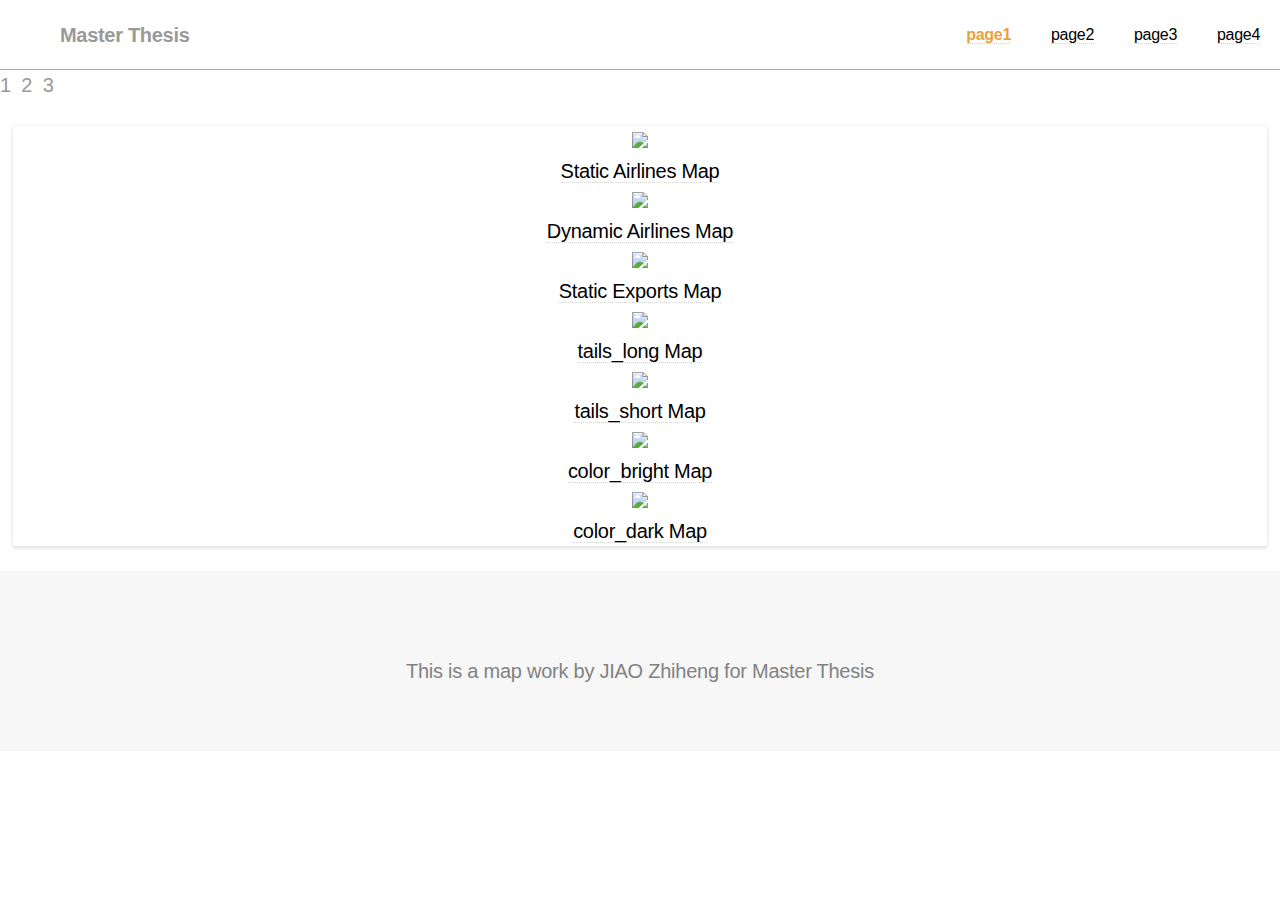
==== commit 7b146a79: "Rename Index.html to index.html" ====
--- a/index.html
+++ b/index.html
@@ -216,4 +216,4 @@
 			}
 		})
 	</script>
-</html>+</html>
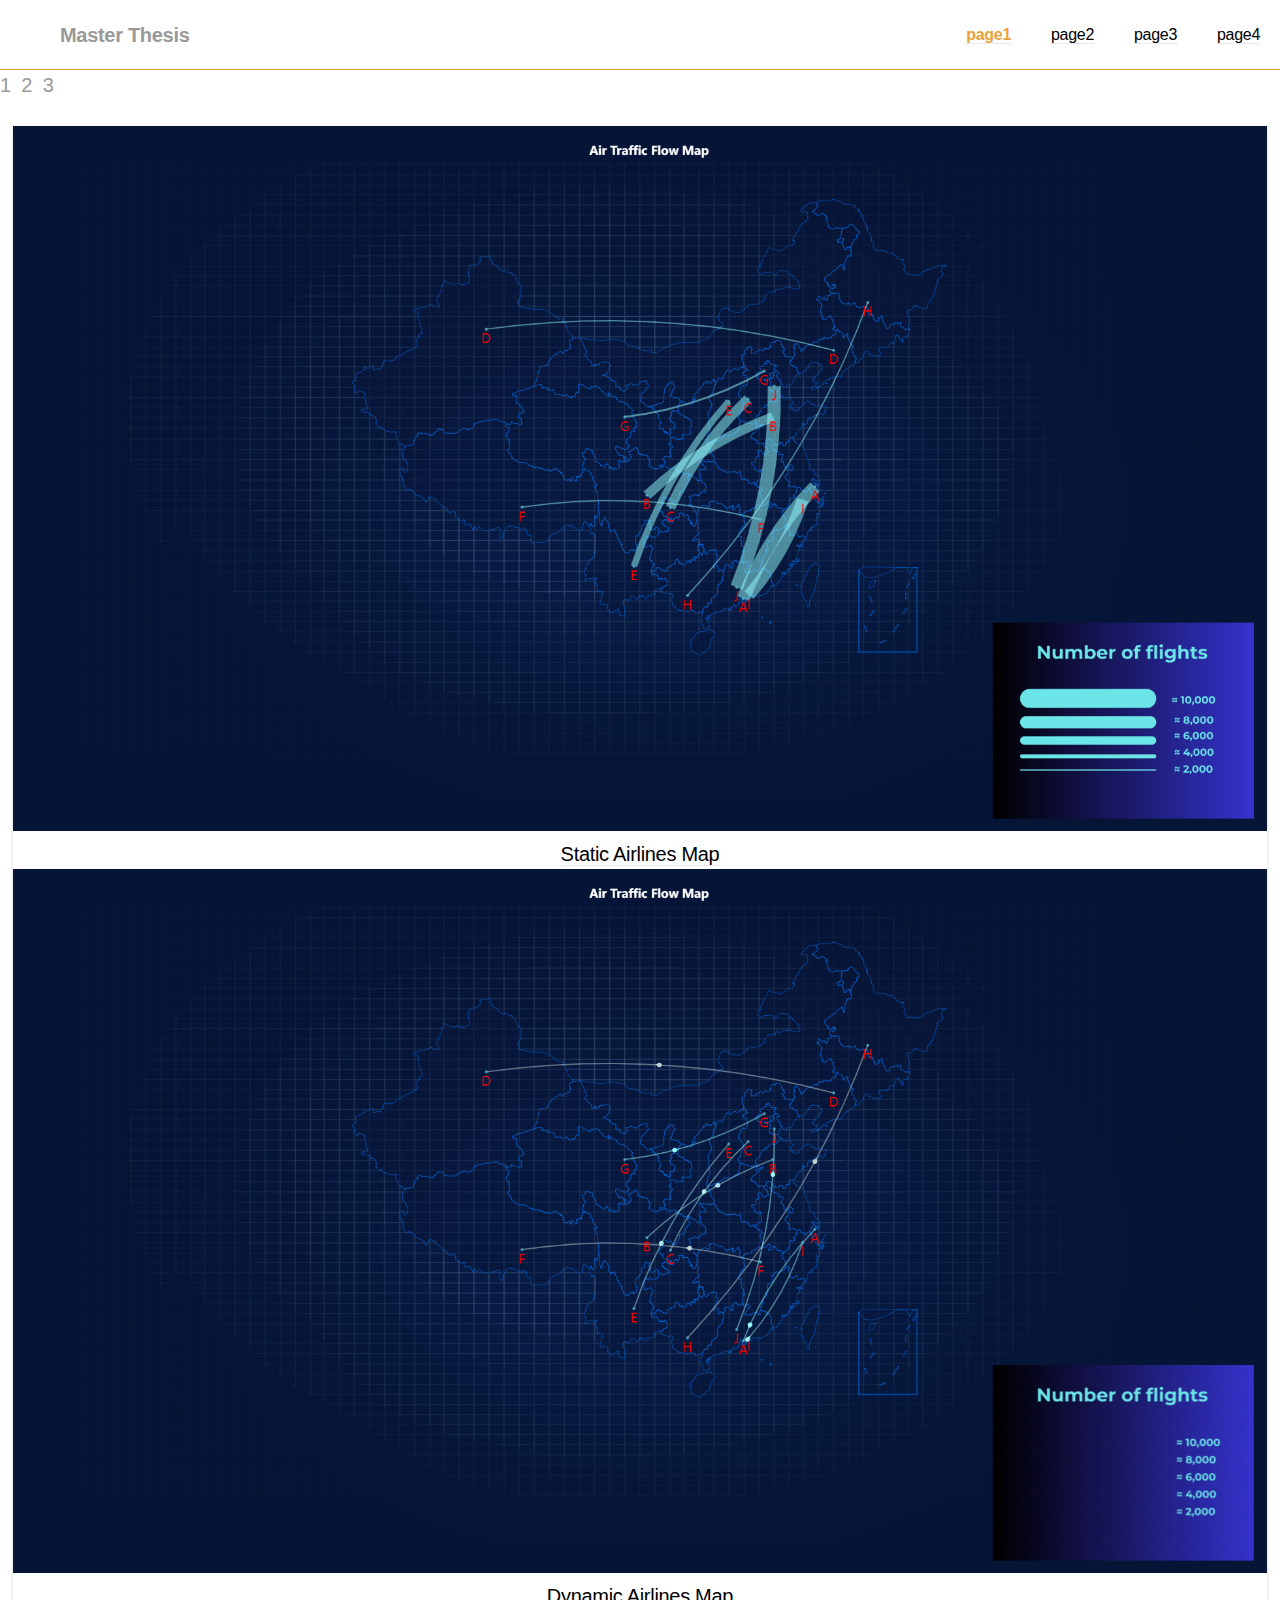
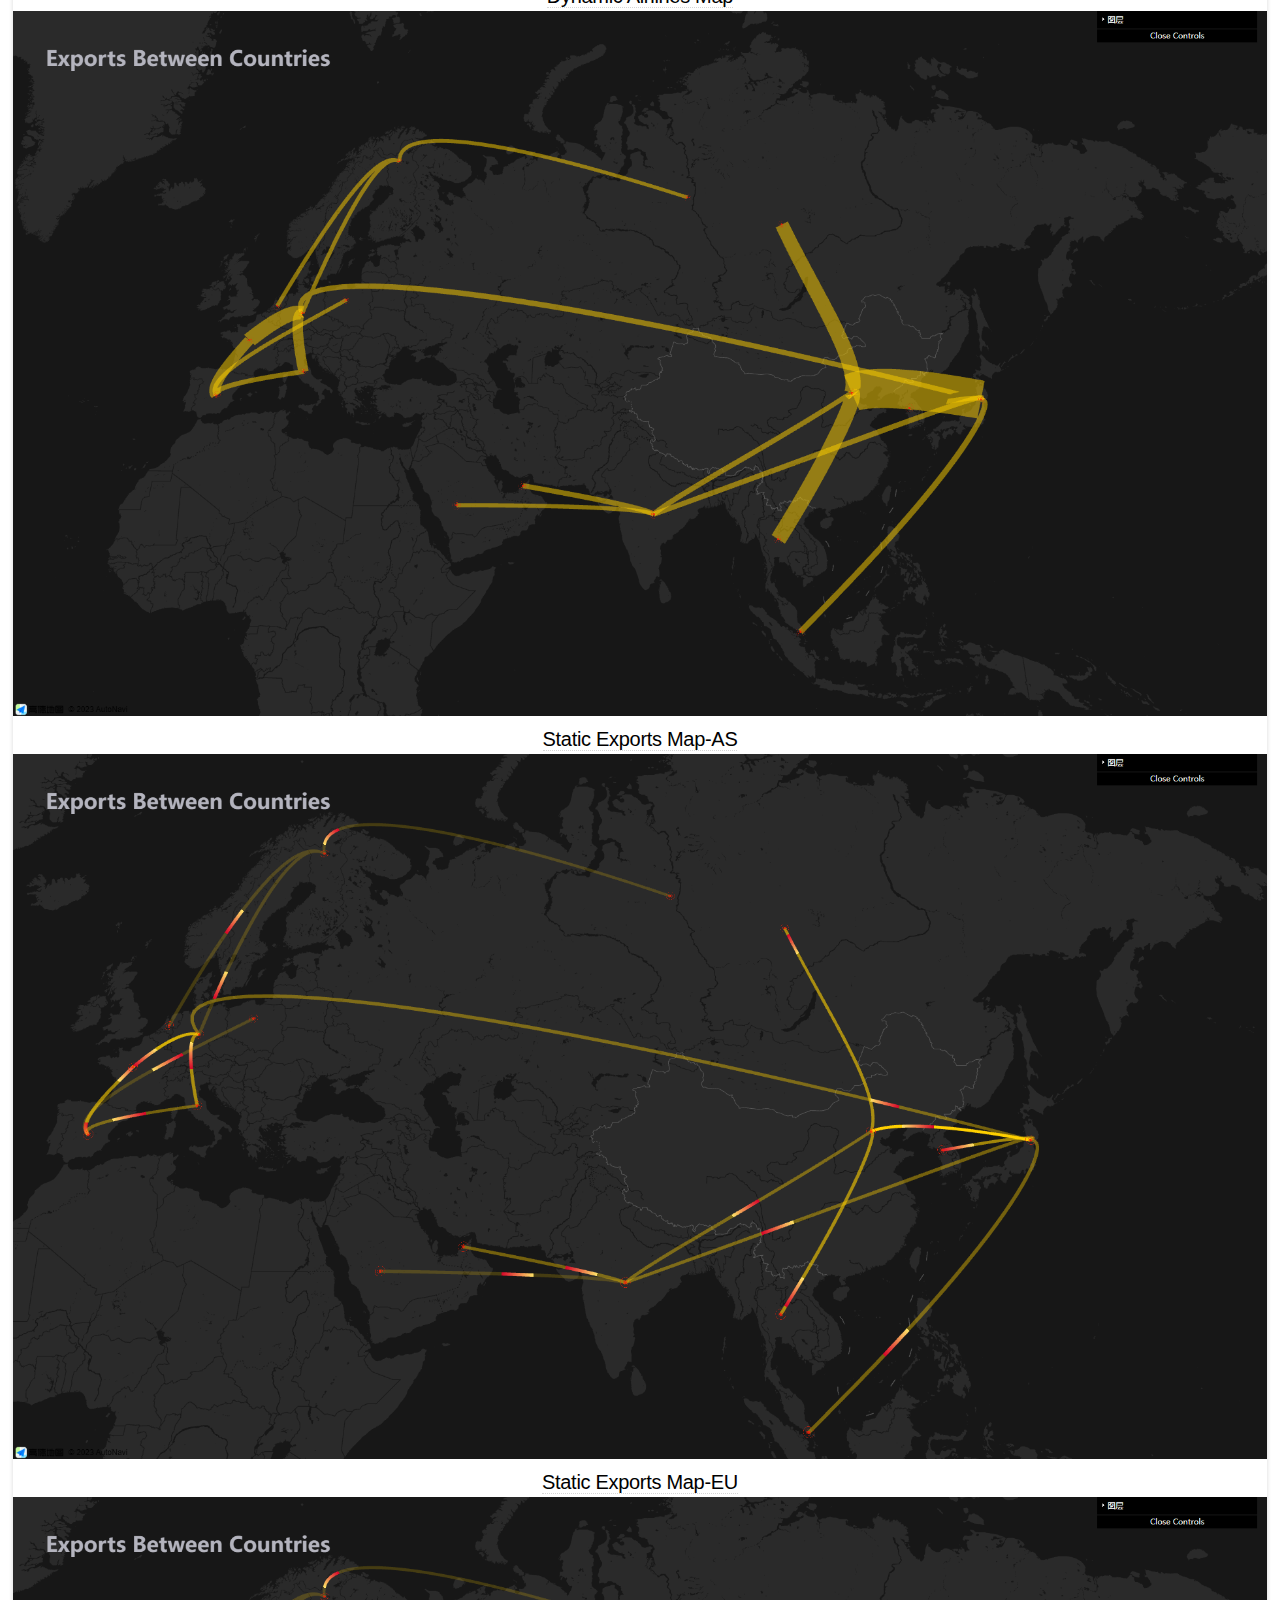
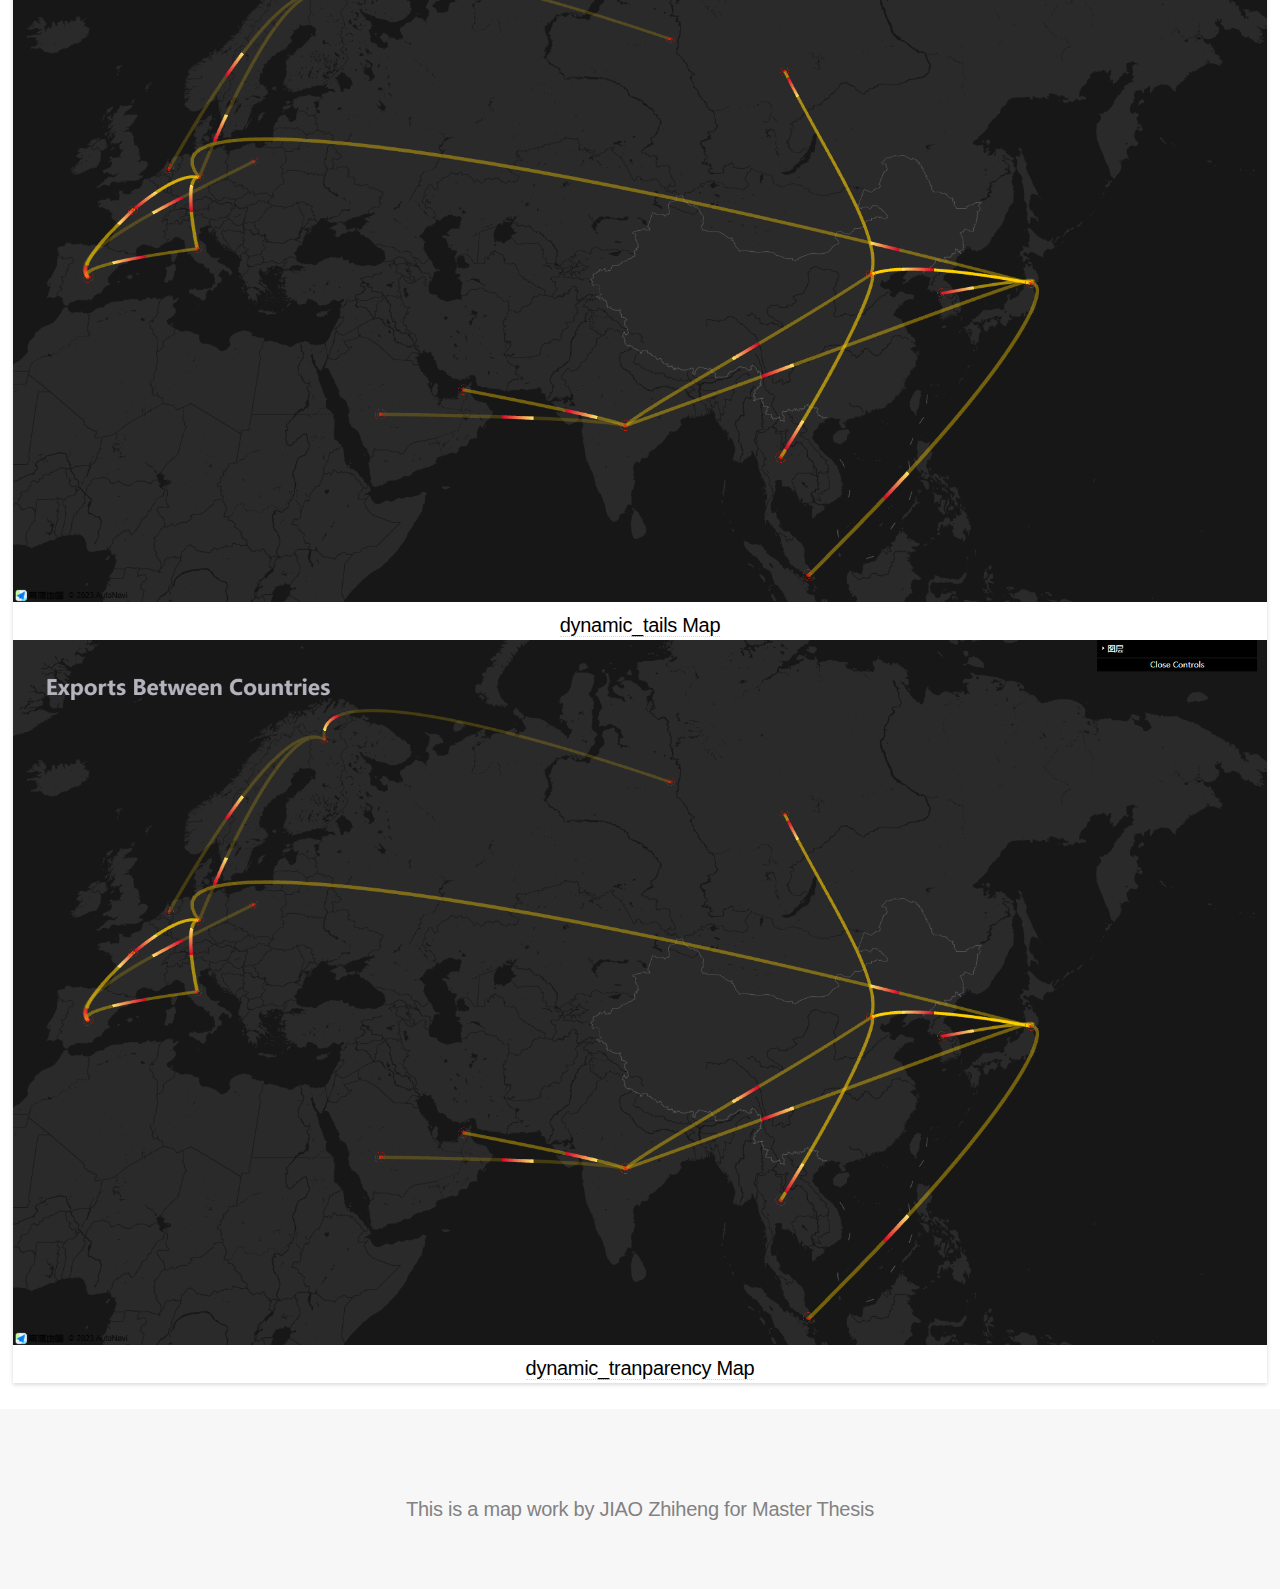
==== commit 57c4cd1b: "change legend" ====
--- a/index.html
+++ b/index.html
@@ -135,17 +135,17 @@
 			<div class="b">
 				<el-row type="flex" class="row-bg" justify="space-around">
 					<el-col :span="5">
-						<a href="./FMap/staticindex.html" target="_blank">
-							<div class="grid-content bg-purple">
-								<img src="images/1.png" width="100%" />
+						<a href="./FMap/F_static.html" target="_blank">
+							<div class="grid-content bg-purple">
+								<img src="img/1.png" width="100%" />
 							</div>
 							<span>Static Airlines Map</span>
 						</a>
 					</el-col>
 					<el-col :span="5">
-						<a  href="./FMap/index.html" target="_blank">
+						<a  href="./FMap/F_dynamic.html" target="_blank">
 							<div class="grid-content bg-purple-light">
-								<img src="images/2.png" width="100%" />
+								<img src="img/2.png" width="100%" />
 							</div>
 							<span>Dynamic Airlines Map</span>
 						</a>
@@ -153,42 +153,35 @@
 					<el-col :span="5">
 						<a href="./TMap/staticIndex.html" target="_blank">
 							<div class="grid-content bg-purple">
-								<img src="images/3.png" width="100%" />
-							</div>
-							<span>Static Exports Map</span>
-						</a>
-					</el-col>
-					<el-col :span="5">
-						<a  href="./TMap/tails_long.html" target="_blank">
-							<div class="grid-content bg-purple">
-								<img src="images/4.png" width="100%" />
-							</div>
-							<span>tails_long Map</span>
-						</a>
-					</el-col>
-
-					<el-col :span="5">
-						<a  href="./TMap/tails_short.html" target="_blank">
-							<div class="grid-content bg-purple">
-								<img src="images/4.png" width="100%" />
-							</div>
-							<span>tails_short Map</span>
-						</a>
-					</el-col>
+								<img src="img/3.png" width="100%" />
+							</div>
+							<span>Static Exports Map-AS</span>
+						</a>
+					</el-col>
+					<el-col :span="5">
+						<a  href="./TMap/staticIndex2.html" target="_blank">
+							<div class="grid-content bg-purple">
+								<img src="img/4.png" width="100%" />
+							</div>
+							<span>Static Exports Map-EU</span>
+						</a>
+					</el-col>
+
 					<el-col :span="5">
 						<a  href="./dynamic_tails.html" target="_blank">
 							<div class="grid-content bg-purple">
-								<img src="images/4.png" width="100%" />
-							</div>
-							<span>color_bright Map</span>
-						</a>
-					</el-col>
+								<img src="img/4.png" width="100%" />
+							</div>
+							<span>dynamic_tails Map</span>
+						</a>
+					</el-col>
+
 					<el-col :span="5">
 						<a  href="./dynamic_colorvalue.html" target="_blank">
 							<div class="grid-content bg-purple">
-								<img src="images/4.png" width="100%" />
-							</div>
-							<span>color_dark Map</span>
+								<img src="img/4.png" width="100%" />
+							</div>
+							<span>dynamic_tranparency Map</span>
 						</a>
 					</el-col>
 
@@ -216,4 +209,4 @@
 			}
 		})
 	</script>
-</html>
+</html>